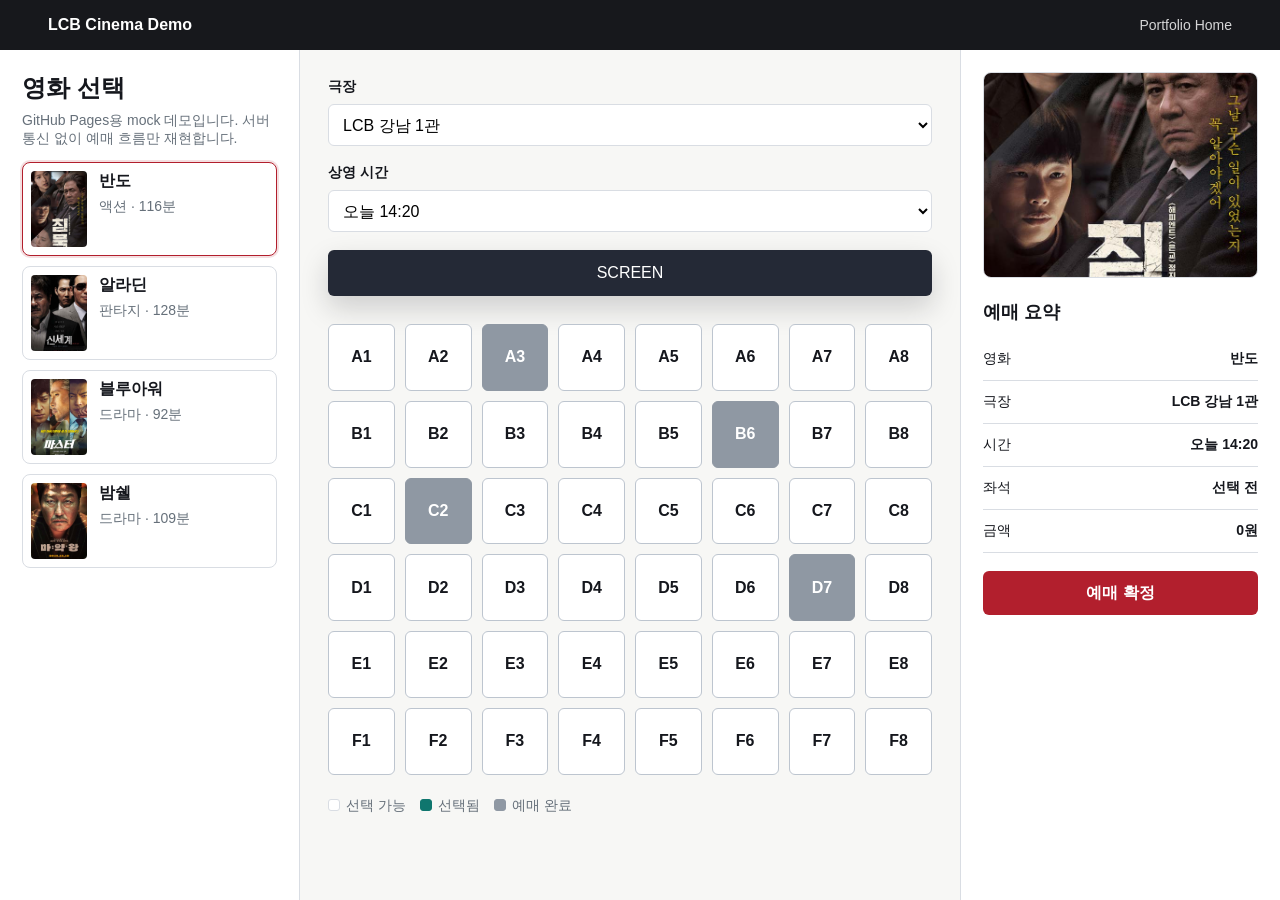
==== demo/index.html @ 2a8132b9 "Rebuild LCB portfolio baseline" ====
<!doctype html>
<html lang="ko">
<head>
  <meta charset="utf-8">
  <meta name="viewport" content="width=device-width, initial-scale=1">
  <title>LCB Static Demo</title>
  <link rel="icon" href="../src/main/webapp/resources/assets/icons/favicon_LCB.png">
  <style>
    :root {
      --ink: #15171d;
      --muted: #66707a;
      --line: #d9dde3;
      --paper: #f7f7f5;
      --panel: #ffffff;
      --red: #b21f2d;
      --teal: #0f766e;
      --gold: #b98221;
      --screen: #242936;
    }

    * {
      box-sizing: border-box;
    }

    body {
      margin: 0;
      font-family: Arial, "Noto Sans KR", sans-serif;
      color: var(--ink);
      background: var(--paper);
    }

    button,
    select {
      font: inherit;
    }

    .app {
      min-height: 100vh;
      display: grid;
      grid-template-rows: auto 1fr;
    }

    header {
      display: flex;
      justify-content: space-between;
      gap: 16px;
      align-items: center;
      padding: 16px clamp(16px, 4vw, 48px);
      background: #17181c;
      color: #fff;
    }

    header a {
      color: rgba(255, 255, 255, .82);
      text-decoration: none;
      font-size: 14px;
    }

    .brand {
      font-weight: 800;
    }

    main {
      display: grid;
      grid-template-columns: 300px minmax(0, 1fr) 320px;
      gap: 0;
    }

    .pane {
      padding: 22px;
      border-right: 1px solid var(--line);
      background: var(--panel);
    }

    .stage {
      padding: 28px;
      background: var(--paper);
    }

    h1,
    h2,
    h3,
    p {
      margin-top: 0;
      letter-spacing: 0;
    }

    h1 {
      font-size: 24px;
      margin-bottom: 8px;
    }

    h2 {
      font-size: 18px;
      margin-bottom: 14px;
    }

    .muted {
      color: var(--muted);
      font-size: 14px;
    }

    .movie-list {
      display: grid;
      gap: 10px;
    }

    .movie {
      display: grid;
      grid-template-columns: 56px 1fr;
      gap: 12px;
      width: 100%;
      padding: 8px;
      border: 1px solid var(--line);
      border-radius: 8px;
      background: #fff;
      color: var(--ink);
      text-align: left;
      cursor: pointer;
    }

    .movie[aria-pressed="true"] {
      border-color: var(--red);
      box-shadow: 0 0 0 2px rgba(178, 31, 45, .14);
    }

    .movie img {
      width: 56px;
      height: 76px;
      object-fit: cover;
      border-radius: 4px;
    }

    .movie strong {
      display: block;
      margin-bottom: 5px;
    }

    .control {
      display: grid;
      gap: 8px;
      margin-bottom: 18px;
    }

    label {
      font-weight: 700;
      font-size: 14px;
    }

    select {
      min-height: 42px;
      width: 100%;
      padding: 0 10px;
      border: 1px solid var(--line);
      border-radius: 6px;
      background: #fff;
    }

    .screen {
      max-width: 820px;
      margin: 0 auto 28px;
      padding: 14px;
      color: #fff;
      text-align: center;
      border-radius: 6px;
      background: var(--screen);
      box-shadow: 0 12px 28px rgba(21, 23, 29, .18);
    }

    .seat-map {
      max-width: 820px;
      margin: 0 auto;
      display: grid;
      grid-template-columns: repeat(8, minmax(32px, 1fr));
      gap: 10px;
    }

    .seat {
      aspect-ratio: 1;
      border: 1px solid #bdc5cf;
      border-radius: 6px;
      background: #fff;
      cursor: pointer;
      font-weight: 700;
      color: var(--ink);
    }

    .seat[aria-pressed="true"] {
      color: #fff;
      background: var(--teal);
      border-color: var(--teal);
    }

    .seat:disabled {
      color: #fff;
      background: #8f98a3;
      border-color: #8f98a3;
      cursor: not-allowed;
    }

    .legend {
      max-width: 820px;
      margin: 22px auto 0;
      display: flex;
      gap: 14px;
      color: var(--muted);
      font-size: 14px;
      flex-wrap: wrap;
    }

    .dot {
      display: inline-block;
      width: 12px;
      height: 12px;
      margin-right: 6px;
      border-radius: 3px;
      border: 1px solid var(--line);
      vertical-align: -1px;
      background: #fff;
    }

    .dot.selected {
      background: var(--teal);
      border-color: var(--teal);
    }

    .dot.sold {
      background: #8f98a3;
      border-color: #8f98a3;
    }

    .summary {
      border-right: 0;
      border-left: 1px solid var(--line);
    }

    .poster {
      width: 100%;
      aspect-ratio: 4 / 3;
      object-fit: cover;
      border-radius: 8px;
      border: 1px solid var(--line);
      margin-bottom: 18px;
    }

    .summary-row {
      display: flex;
      justify-content: space-between;
      gap: 16px;
      padding: 12px 0;
      border-bottom: 1px solid var(--line);
      font-size: 14px;
    }

    .summary-row strong {
      text-align: right;
    }

    .reserve {
      width: 100%;
      min-height: 44px;
      margin-top: 18px;
      border: 0;
      border-radius: 6px;
      color: #fff;
      background: var(--red);
      font-weight: 800;
      cursor: pointer;
    }

    .toast {
      min-height: 24px;
      margin-top: 14px;
      color: var(--teal);
      font-weight: 700;
      font-size: 14px;
    }

    @media (max-width: 1040px) {
      main {
        grid-template-columns: 1fr;
      }

      .pane,
      .summary {
        border-right: 0;
        border-left: 0;
        border-bottom: 1px solid var(--line);
      }
    }
  </style>
</head>
<body>
  <div class="app">
    <header>
      <div class="brand">LCB Cinema Demo</div>
      <a href="../">Portfolio Home</a>
    </header>

    <main>
      <aside class="pane">
        <h1>영화 선택</h1>
        <p class="muted">GitHub Pages용 mock 데모입니다. 서버 통신 없이 예매 흐름만 재현합니다.</p>
        <div class="movie-list" id="movieList"></div>
      </aside>

      <section class="stage" aria-label="좌석 선택">
        <div class="control">
          <label for="theater">극장</label>
          <select id="theater">
            <option>LCB 강남 1관</option>
            <option>LCB 홍대 2관</option>
            <option>LCB 일산벨라시타 3관</option>
          </select>
        </div>
        <div class="control">
          <label for="time">상영 시간</label>
          <select id="time">
            <option>오늘 14:20</option>
            <option>오늘 17:40</option>
            <option>오늘 20:30</option>
          </select>
        </div>
        <div class="screen">SCREEN</div>
        <div class="seat-map" id="seatMap"></div>
        <div class="legend">
          <span><i class="dot"></i>선택 가능</span>
          <span><i class="dot selected"></i>선택됨</span>
          <span><i class="dot sold"></i>예매 완료</span>
        </div>
      </section>

      <aside class="pane summary">
        <img class="poster" id="poster" src="../src/main/webapp/resources/assets/img/poster01@2.jpg" alt="선택한 영화 포스터">
        <h2>예매 요약</h2>
        <div class="summary-row"><span>영화</span><strong id="summaryMovie">반도</strong></div>
        <div class="summary-row"><span>극장</span><strong id="summaryTheater">LCB 강남 1관</strong></div>
        <div class="summary-row"><span>시간</span><strong id="summaryTime">오늘 14:20</strong></div>
        <div class="summary-row"><span>좌석</span><strong id="summarySeats">선택 전</strong></div>
        <div class="summary-row"><span>금액</span><strong id="summaryPrice">0원</strong></div>
        <button class="reserve" id="reserveButton" type="button">예매 확정</button>
        <div class="toast" id="toast" role="status" aria-live="polite"></div>
      </aside>
    </main>
  </div>

  <script>
    const movies = [
      { title: "반도", meta: "액션 · 116분", poster: "../src/main/webapp/resources/assets/img/poster01@2.jpg" },
      { title: "알라딘", meta: "판타지 · 128분", poster: "../src/main/webapp/resources/assets/img/poster02@2.jpg" },
      { title: "블루아워", meta: "드라마 · 92분", poster: "../src/main/webapp/resources/assets/img/poster03@2.jpg" },
      { title: "밤쉘", meta: "드라마 · 109분", poster: "../src/main/webapp/resources/assets/img/poster04@2.jpg" }
    ];

    const soldSeats = new Set(["A3", "B6", "C2", "D7"]);
    const selectedSeats = new Set();
    let selectedMovie = movies[0];

    const movieList = document.getElementById("movieList");
    const seatMap = document.getElementById("seatMap");
    const theater = document.getElementById("theater");
    const time = document.getElementById("time");
    const poster = document.getElementById("poster");
    const toast = document.getElementById("toast");

    function renderMovies() {
      movieList.innerHTML = "";
      movies.forEach((movie) => {
        const button = document.createElement("button");
        button.type = "button";
        button.className = "movie";
        button.setAttribute("aria-pressed", movie.title === selectedMovie.title ? "true" : "false");
        button.innerHTML = `<img src="${movie.poster}" alt=""><span><strong>${movie.title}</strong><span class="muted">${movie.meta}</span></span>`;
        button.addEventListener("click", () => {
          selectedMovie = movie;
          selectedSeats.clear();
          toast.textContent = "";
          renderMovies();
          updateSummary();
        });
        movieList.appendChild(button);
      });
    }

    function renderSeats() {
      seatMap.innerHTML = "";
      ["A", "B", "C", "D", "E", "F"].forEach((row) => {
        for (let number = 1; number <= 8; number += 1) {
          const seatId = `${row}${number}`;
          const button = document.createElement("button");
          button.type = "button";
          button.className = "seat";
          button.textContent = seatId;
          button.disabled = soldSeats.has(seatId);
          button.setAttribute("aria-pressed", selectedSeats.has(seatId) ? "true" : "false");
          button.addEventListener("click", () => {
            if (selectedSeats.has(seatId)) {
              selectedSeats.delete(seatId);
            } else {
              selectedSeats.add(seatId);
            }
            toast.textContent = "";
            updateSummary();
            renderSeats();
          });
          seatMap.appendChild(button);
        }
      });
    }

    function updateSummary() {
      const seats = Array.from(selectedSeats).sort();
      document.getElementById("summaryMovie").textContent = selectedMovie.title;
      document.getElementById("summaryTheater").textContent = theater.value;
      document.getElementById("summaryTime").textContent = time.value;
      document.getElementById("summarySeats").textContent = seats.length ? seats.join(", ") : "선택 전";
      document.getElementById("summaryPrice").textContent = `${(seats.length * 12000).toLocaleString("ko-KR")}원`;
      poster.src = selectedMovie.poster;
      poster.alt = `${selectedMovie.title} 포스터`;
    }

    document.getElementById("reserveButton").addEventListener("click", () => {
      if (!selectedSeats.size) {
        toast.textContent = "좌석을 먼저 선택하세요.";
        return;
      }
      toast.textContent = "정적 데모에서 예매 흐름이 완료되었습니다.";
    });

    theater.addEventListener("change", updateSummary);
    time.addEventListener("change", updateSummary);
    renderMovies();
    renderSeats();
    updateSummary();
  </script>
</body>
</html>
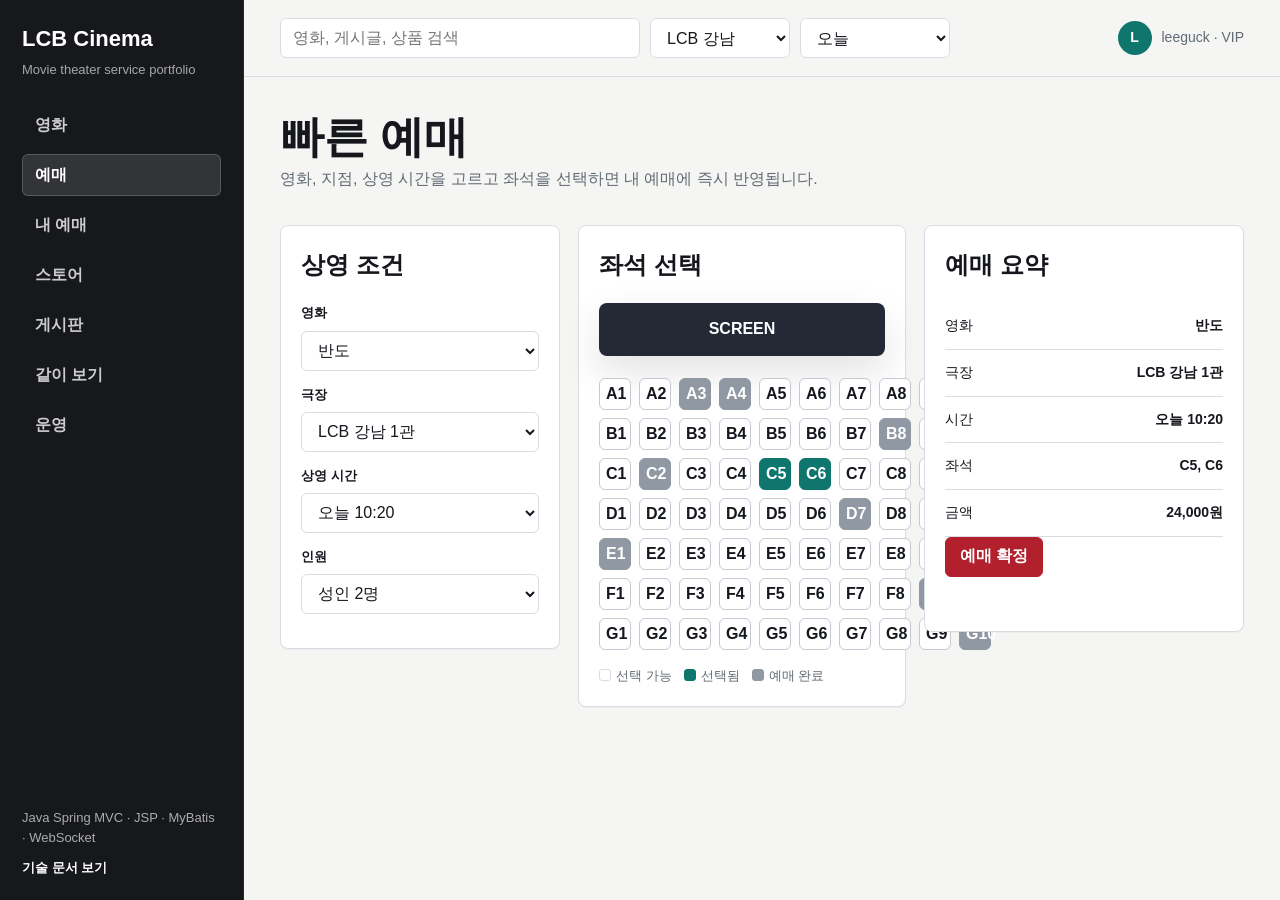
==== commit 454d3473: "Reframe LCB as personal cinema portfolio" ====
--- a/demo/index.html
+++ b/demo/index.html
@@ -3,435 +3,27 @@
 <head>
   <meta charset="utf-8">
   <meta name="viewport" content="width=device-width, initial-scale=1">
-  <title>LCB Static Demo</title>
-  <link rel="icon" href="../src/main/webapp/resources/assets/icons/favicon_LCB.png">
+  <title>LCB Cinema Demo</title>
+  <meta http-equiv="refresh" content="0; url=../#booking">
+  <link rel="canonical" href="../#booking">
   <style>
-    :root {
-      --ink: #15171d;
-      --muted: #66707a;
-      --line: #d9dde3;
-      --paper: #f7f7f5;
-      --panel: #ffffff;
-      --red: #b21f2d;
-      --teal: #0f766e;
-      --gold: #b98221;
-      --screen: #242936;
+    body {
+      margin: 0;
+      min-height: 100vh;
+      display: grid;
+      place-items: center;
+      font-family: Arial, "Noto Sans KR", sans-serif;
+      color: #15171d;
+      background: #f5f6f4;
     }
 
-    * {
-      box-sizing: border-box;
-    }
-
-    body {
-      margin: 0;
-      font-family: Arial, "Noto Sans KR", sans-serif;
-      color: var(--ink);
-      background: var(--paper);
-    }
-
-    button,
-    select {
-      font: inherit;
-    }
-
-    .app {
-      min-height: 100vh;
-      display: grid;
-      grid-template-rows: auto 1fr;
-    }
-
-    header {
-      display: flex;
-      justify-content: space-between;
-      gap: 16px;
-      align-items: center;
-      padding: 16px clamp(16px, 4vw, 48px);
-      background: #17181c;
-      color: #fff;
-    }
-
-    header a {
-      color: rgba(255, 255, 255, .82);
-      text-decoration: none;
-      font-size: 14px;
-    }
-
-    .brand {
+    a {
+      color: #b21f2d;
       font-weight: 800;
-    }
-
-    main {
-      display: grid;
-      grid-template-columns: 300px minmax(0, 1fr) 320px;
-      gap: 0;
-    }
-
-    .pane {
-      padding: 22px;
-      border-right: 1px solid var(--line);
-      background: var(--panel);
-    }
-
-    .stage {
-      padding: 28px;
-      background: var(--paper);
-    }
-
-    h1,
-    h2,
-    h3,
-    p {
-      margin-top: 0;
-      letter-spacing: 0;
-    }
-
-    h1 {
-      font-size: 24px;
-      margin-bottom: 8px;
-    }
-
-    h2 {
-      font-size: 18px;
-      margin-bottom: 14px;
-    }
-
-    .muted {
-      color: var(--muted);
-      font-size: 14px;
-    }
-
-    .movie-list {
-      display: grid;
-      gap: 10px;
-    }
-
-    .movie {
-      display: grid;
-      grid-template-columns: 56px 1fr;
-      gap: 12px;
-      width: 100%;
-      padding: 8px;
-      border: 1px solid var(--line);
-      border-radius: 8px;
-      background: #fff;
-      color: var(--ink);
-      text-align: left;
-      cursor: pointer;
-    }
-
-    .movie[aria-pressed="true"] {
-      border-color: var(--red);
-      box-shadow: 0 0 0 2px rgba(178, 31, 45, .14);
-    }
-
-    .movie img {
-      width: 56px;
-      height: 76px;
-      object-fit: cover;
-      border-radius: 4px;
-    }
-
-    .movie strong {
-      display: block;
-      margin-bottom: 5px;
-    }
-
-    .control {
-      display: grid;
-      gap: 8px;
-      margin-bottom: 18px;
-    }
-
-    label {
-      font-weight: 700;
-      font-size: 14px;
-    }
-
-    select {
-      min-height: 42px;
-      width: 100%;
-      padding: 0 10px;
-      border: 1px solid var(--line);
-      border-radius: 6px;
-      background: #fff;
-    }
-
-    .screen {
-      max-width: 820px;
-      margin: 0 auto 28px;
-      padding: 14px;
-      color: #fff;
-      text-align: center;
-      border-radius: 6px;
-      background: var(--screen);
-      box-shadow: 0 12px 28px rgba(21, 23, 29, .18);
-    }
-
-    .seat-map {
-      max-width: 820px;
-      margin: 0 auto;
-      display: grid;
-      grid-template-columns: repeat(8, minmax(32px, 1fr));
-      gap: 10px;
-    }
-
-    .seat {
-      aspect-ratio: 1;
-      border: 1px solid #bdc5cf;
-      border-radius: 6px;
-      background: #fff;
-      cursor: pointer;
-      font-weight: 700;
-      color: var(--ink);
-    }
-
-    .seat[aria-pressed="true"] {
-      color: #fff;
-      background: var(--teal);
-      border-color: var(--teal);
-    }
-
-    .seat:disabled {
-      color: #fff;
-      background: #8f98a3;
-      border-color: #8f98a3;
-      cursor: not-allowed;
-    }
-
-    .legend {
-      max-width: 820px;
-      margin: 22px auto 0;
-      display: flex;
-      gap: 14px;
-      color: var(--muted);
-      font-size: 14px;
-      flex-wrap: wrap;
-    }
-
-    .dot {
-      display: inline-block;
-      width: 12px;
-      height: 12px;
-      margin-right: 6px;
-      border-radius: 3px;
-      border: 1px solid var(--line);
-      vertical-align: -1px;
-      background: #fff;
-    }
-
-    .dot.selected {
-      background: var(--teal);
-      border-color: var(--teal);
-    }
-
-    .dot.sold {
-      background: #8f98a3;
-      border-color: #8f98a3;
-    }
-
-    .summary {
-      border-right: 0;
-      border-left: 1px solid var(--line);
-    }
-
-    .poster {
-      width: 100%;
-      aspect-ratio: 4 / 3;
-      object-fit: cover;
-      border-radius: 8px;
-      border: 1px solid var(--line);
-      margin-bottom: 18px;
-    }
-
-    .summary-row {
-      display: flex;
-      justify-content: space-between;
-      gap: 16px;
-      padding: 12px 0;
-      border-bottom: 1px solid var(--line);
-      font-size: 14px;
-    }
-
-    .summary-row strong {
-      text-align: right;
-    }
-
-    .reserve {
-      width: 100%;
-      min-height: 44px;
-      margin-top: 18px;
-      border: 0;
-      border-radius: 6px;
-      color: #fff;
-      background: var(--red);
-      font-weight: 800;
-      cursor: pointer;
-    }
-
-    .toast {
-      min-height: 24px;
-      margin-top: 14px;
-      color: var(--teal);
-      font-weight: 700;
-      font-size: 14px;
-    }
-
-    @media (max-width: 1040px) {
-      main {
-        grid-template-columns: 1fr;
-      }
-
-      .pane,
-      .summary {
-        border-right: 0;
-        border-left: 0;
-        border-bottom: 1px solid var(--line);
-      }
     }
   </style>
 </head>
 <body>
-  <div class="app">
-    <header>
-      <div class="brand">LCB Cinema Demo</div>
-      <a href="../">Portfolio Home</a>
-    </header>
-
-    <main>
-      <aside class="pane">
-        <h1>영화 선택</h1>
-        <p class="muted">GitHub Pages용 mock 데모입니다. 서버 통신 없이 예매 흐름만 재현합니다.</p>
-        <div class="movie-list" id="movieList"></div>
-      </aside>
-
-      <section class="stage" aria-label="좌석 선택">
-        <div class="control">
-          <label for="theater">극장</label>
-          <select id="theater">
-            <option>LCB 강남 1관</option>
-            <option>LCB 홍대 2관</option>
-            <option>LCB 일산벨라시타 3관</option>
-          </select>
-        </div>
-        <div class="control">
-          <label for="time">상영 시간</label>
-          <select id="time">
-            <option>오늘 14:20</option>
-            <option>오늘 17:40</option>
-            <option>오늘 20:30</option>
-          </select>
-        </div>
-        <div class="screen">SCREEN</div>
-        <div class="seat-map" id="seatMap"></div>
-        <div class="legend">
-          <span><i class="dot"></i>선택 가능</span>
-          <span><i class="dot selected"></i>선택됨</span>
-          <span><i class="dot sold"></i>예매 완료</span>
-        </div>
-      </section>
-
-      <aside class="pane summary">
-        <img class="poster" id="poster" src="../src/main/webapp/resources/assets/img/poster01@2.jpg" alt="선택한 영화 포스터">
-        <h2>예매 요약</h2>
-        <div class="summary-row"><span>영화</span><strong id="summaryMovie">반도</strong></div>
-        <div class="summary-row"><span>극장</span><strong id="summaryTheater">LCB 강남 1관</strong></div>
-        <div class="summary-row"><span>시간</span><strong id="summaryTime">오늘 14:20</strong></div>
-        <div class="summary-row"><span>좌석</span><strong id="summarySeats">선택 전</strong></div>
-        <div class="summary-row"><span>금액</span><strong id="summaryPrice">0원</strong></div>
-        <button class="reserve" id="reserveButton" type="button">예매 확정</button>
-        <div class="toast" id="toast" role="status" aria-live="polite"></div>
-      </aside>
-    </main>
-  </div>
-
-  <script>
-    const movies = [
-      { title: "반도", meta: "액션 · 116분", poster: "../src/main/webapp/resources/assets/img/poster01@2.jpg" },
-      { title: "알라딘", meta: "판타지 · 128분", poster: "../src/main/webapp/resources/assets/img/poster02@2.jpg" },
-      { title: "블루아워", meta: "드라마 · 92분", poster: "../src/main/webapp/resources/assets/img/poster03@2.jpg" },
-      { title: "밤쉘", meta: "드라마 · 109분", poster: "../src/main/webapp/resources/assets/img/poster04@2.jpg" }
-    ];
-
-    const soldSeats = new Set(["A3", "B6", "C2", "D7"]);
-    const selectedSeats = new Set();
-    let selectedMovie = movies[0];
-
-    const movieList = document.getElementById("movieList");
-    const seatMap = document.getElementById("seatMap");
-    const theater = document.getElementById("theater");
-    const time = document.getElementById("time");
-    const poster = document.getElementById("poster");
-    const toast = document.getElementById("toast");
-
-    function renderMovies() {
-      movieList.innerHTML = "";
-      movies.forEach((movie) => {
-        const button = document.createElement("button");
-        button.type = "button";
-        button.className = "movie";
-        button.setAttribute("aria-pressed", movie.title === selectedMovie.title ? "true" : "false");
-        button.innerHTML = `<img src="${movie.poster}" alt=""><span><strong>${movie.title}</strong><span class="muted">${movie.meta}</span></span>`;
-        button.addEventListener("click", () => {
-          selectedMovie = movie;
-          selectedSeats.clear();
-          toast.textContent = "";
-          renderMovies();
-          updateSummary();
-        });
-        movieList.appendChild(button);
-      });
-    }
-
-    function renderSeats() {
-      seatMap.innerHTML = "";
-      ["A", "B", "C", "D", "E", "F"].forEach((row) => {
-        for (let number = 1; number <= 8; number += 1) {
-          const seatId = `${row}${number}`;
-          const button = document.createElement("button");
-          button.type = "button";
-          button.className = "seat";
-          button.textContent = seatId;
-          button.disabled = soldSeats.has(seatId);
-          button.setAttribute("aria-pressed", selectedSeats.has(seatId) ? "true" : "false");
-          button.addEventListener("click", () => {
-            if (selectedSeats.has(seatId)) {
-              selectedSeats.delete(seatId);
-            } else {
-              selectedSeats.add(seatId);
-            }
-            toast.textContent = "";
-            updateSummary();
-            renderSeats();
-          });
-          seatMap.appendChild(button);
-        }
-      });
-    }
-
-    function updateSummary() {
-      const seats = Array.from(selectedSeats).sort();
-      document.getElementById("summaryMovie").textContent = selectedMovie.title;
-      document.getElementById("summaryTheater").textContent = theater.value;
-      document.getElementById("summaryTime").textContent = time.value;
-      document.getElementById("summarySeats").textContent = seats.length ? seats.join(", ") : "선택 전";
-      document.getElementById("summaryPrice").textContent = `${(seats.length * 12000).toLocaleString("ko-KR")}원`;
-      poster.src = selectedMovie.poster;
-      poster.alt = `${selectedMovie.title} 포스터`;
-    }
-
-    document.getElementById("reserveButton").addEventListener("click", () => {
-      if (!selectedSeats.size) {
-        toast.textContent = "좌석을 먼저 선택하세요.";
-        return;
-      }
-      toast.textContent = "정적 데모에서 예매 흐름이 완료되었습니다.";
-    });
-
-    theater.addEventListener("change", updateSummary);
-    time.addEventListener("change", updateSummary);
-    renderMovies();
-    renderSeats();
-    updateSummary();
-  </script>
+  <p>LCB Cinema 예매 화면으로 이동합니다. <a href="../#booking">바로 열기</a></p>
 </body>
 </html>
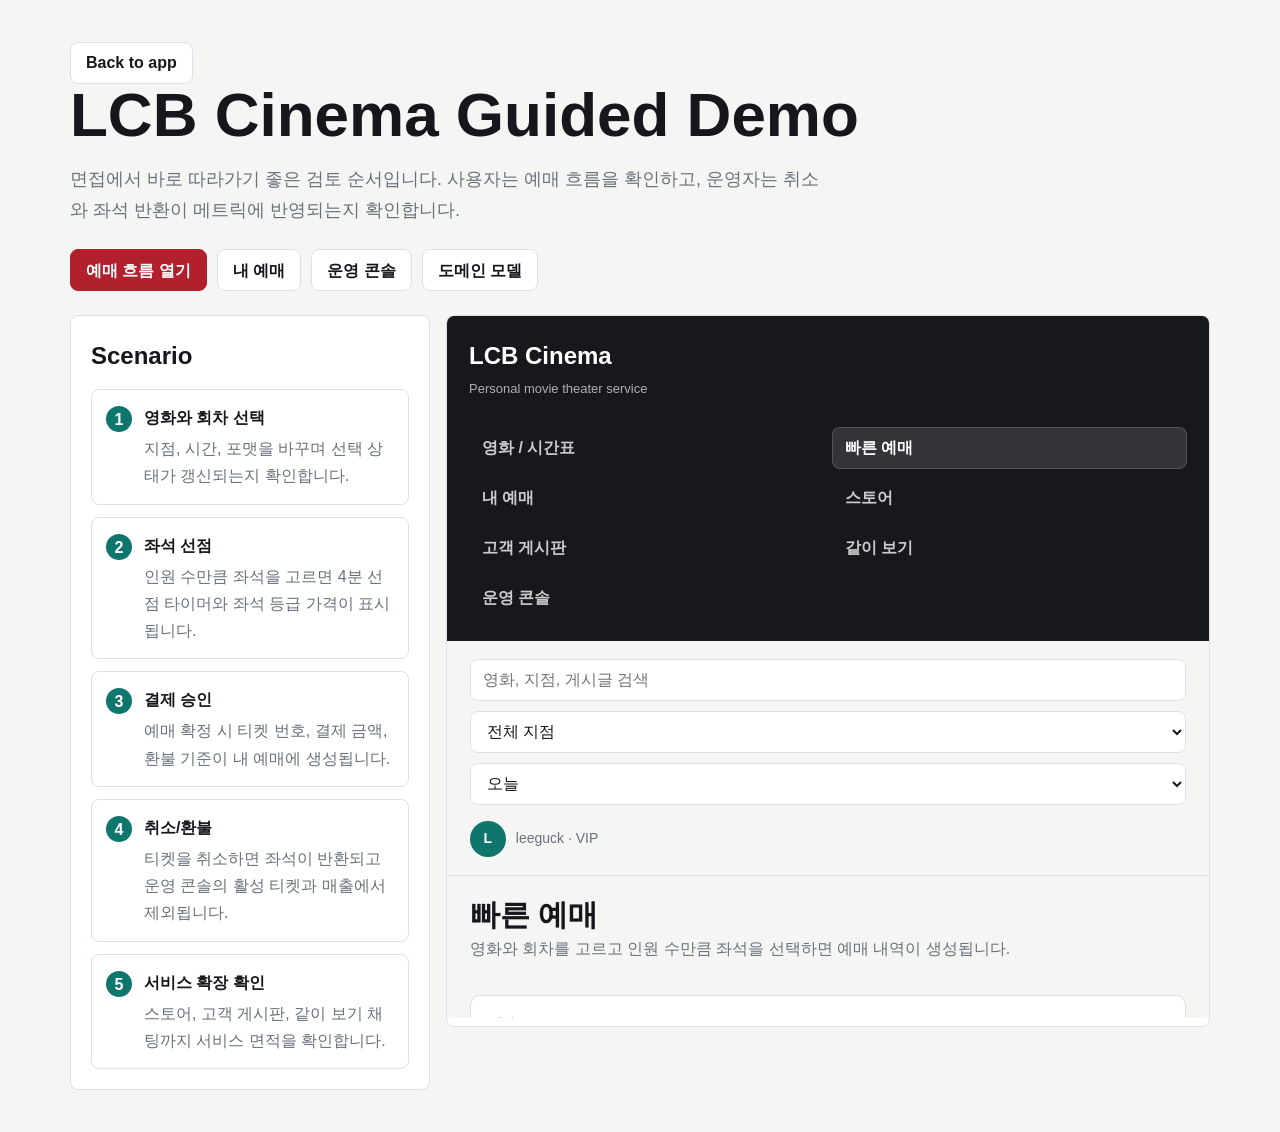
==== commit 6a633f3d: "Deepen LCB cinema portfolio experience" ====
--- a/demo/index.html
+++ b/demo/index.html
@@ -3,27 +3,58 @@
 <head>
   <meta charset="utf-8">
   <meta name="viewport" content="width=device-width, initial-scale=1">
-  <title>LCB Cinema Demo</title>
-  <meta http-equiv="refresh" content="0; url=../#booking">
-  <link rel="canonical" href="../#booking">
+  <title>LCB Cinema Guided Demo</title>
   <style>
-    body {
-      margin: 0;
-      min-height: 100vh;
-      display: grid;
-      place-items: center;
-      font-family: Arial, "Noto Sans KR", sans-serif;
-      color: #15171d;
-      background: #f5f6f4;
-    }
-
-    a {
-      color: #b21f2d;
-      font-weight: 800;
-    }
+    :root { --ink: #15171d; --muted: #68717c; --line: #dce1e6; --paper: #f5f6f4; --red: #b21f2d; --teal: #0f766e; }
+    * { box-sizing: border-box; }
+    body { margin: 0; font-family: Arial, "Noto Sans KR", sans-serif; color: var(--ink); background: var(--paper); line-height: 1.7; }
+    main { max-width: 1180px; margin: 0 auto; padding: 42px 20px; }
+    a { color: inherit; text-decoration: none; }
+    h1 { margin: 0 0 12px; font-size: clamp(34px, 6vw, 62px); line-height: 1; letter-spacing: 0; }
+    h2 { margin: 0 0 12px; letter-spacing: 0; }
+    .lead { max-width: 760px; color: var(--muted); font-size: 18px; }
+    .actions { display: flex; flex-wrap: wrap; gap: 10px; margin: 24px 0; }
+    .btn { min-height: 42px; display: inline-flex; align-items: center; padding: 0 15px; border: 1px solid var(--line); border-radius: 8px; background: #fff; font-weight: 900; }
+    .btn.primary { color: #fff; border-color: var(--red); background: var(--red); }
+    .layout { display: grid; grid-template-columns: 360px minmax(0, 1fr); gap: 16px; align-items: start; }
+    .panel { border: 1px solid var(--line); border-radius: 8px; background: #fff; overflow: hidden; }
+    .panel.pad { padding: 20px; }
+    .steps { display: grid; gap: 12px; counter-reset: step; }
+    .step { position: relative; padding: 14px 14px 14px 52px; border: 1px solid var(--line); border-radius: 8px; background: #fff; }
+    .step::before { counter-increment: step; content: counter(step); position: absolute; left: 14px; top: 16px; width: 26px; height: 26px; display: grid; place-items: center; border-radius: 50%; color: #fff; background: var(--teal); font-weight: 900; }
+    .step strong { display: block; margin-bottom: 4px; }
+    .step span { color: var(--muted); }
+    iframe { width: 100%; height: min(780px, 78vh); border: 0; background: #fff; }
+    @media (max-width: 920px) { .layout { grid-template-columns: 1fr; } iframe { height: 680px; } }
   </style>
 </head>
 <body>
-  <p>LCB Cinema 예매 화면으로 이동합니다. <a href="../#booking">바로 열기</a></p>
+  <main>
+    <a class="btn" href="../">Back to app</a>
+    <h1>LCB Cinema Guided Demo</h1>
+    <p class="lead">면접에서 바로 따라가기 좋은 검토 순서입니다. 사용자는 예매 흐름을 확인하고, 운영자는 취소와 좌석 반환이 메트릭에 반영되는지 확인합니다.</p>
+    <div class="actions">
+      <a class="btn primary" href="../#booking">예매 흐름 열기</a>
+      <a class="btn" href="../#tickets">내 예매</a>
+      <a class="btn" href="../#ops">운영 콘솔</a>
+      <a class="btn" href="../docs/domain.html">도메인 모델</a>
+    </div>
+
+    <section class="layout">
+      <aside class="panel pad">
+        <h2>Scenario</h2>
+        <div class="steps">
+          <div class="step"><strong>영화와 회차 선택</strong><span>지점, 시간, 포맷을 바꾸며 선택 상태가 갱신되는지 확인합니다.</span></div>
+          <div class="step"><strong>좌석 선점</strong><span>인원 수만큼 좌석을 고르면 4분 선점 타이머와 좌석 등급 가격이 표시됩니다.</span></div>
+          <div class="step"><strong>결제 승인</strong><span>예매 확정 시 티켓 번호, 결제 금액, 환불 기준이 내 예매에 생성됩니다.</span></div>
+          <div class="step"><strong>취소/환불</strong><span>티켓을 취소하면 좌석이 반환되고 운영 콘솔의 활성 티켓과 매출에서 제외됩니다.</span></div>
+          <div class="step"><strong>서비스 확장 확인</strong><span>스토어, 고객 게시판, 같이 보기 채팅까지 서비스 면적을 확인합니다.</span></div>
+        </div>
+      </aside>
+      <section class="panel">
+        <iframe src="../#booking" title="LCB Cinema booking demo"></iframe>
+      </section>
+    </section>
+  </main>
 </body>
 </html>
